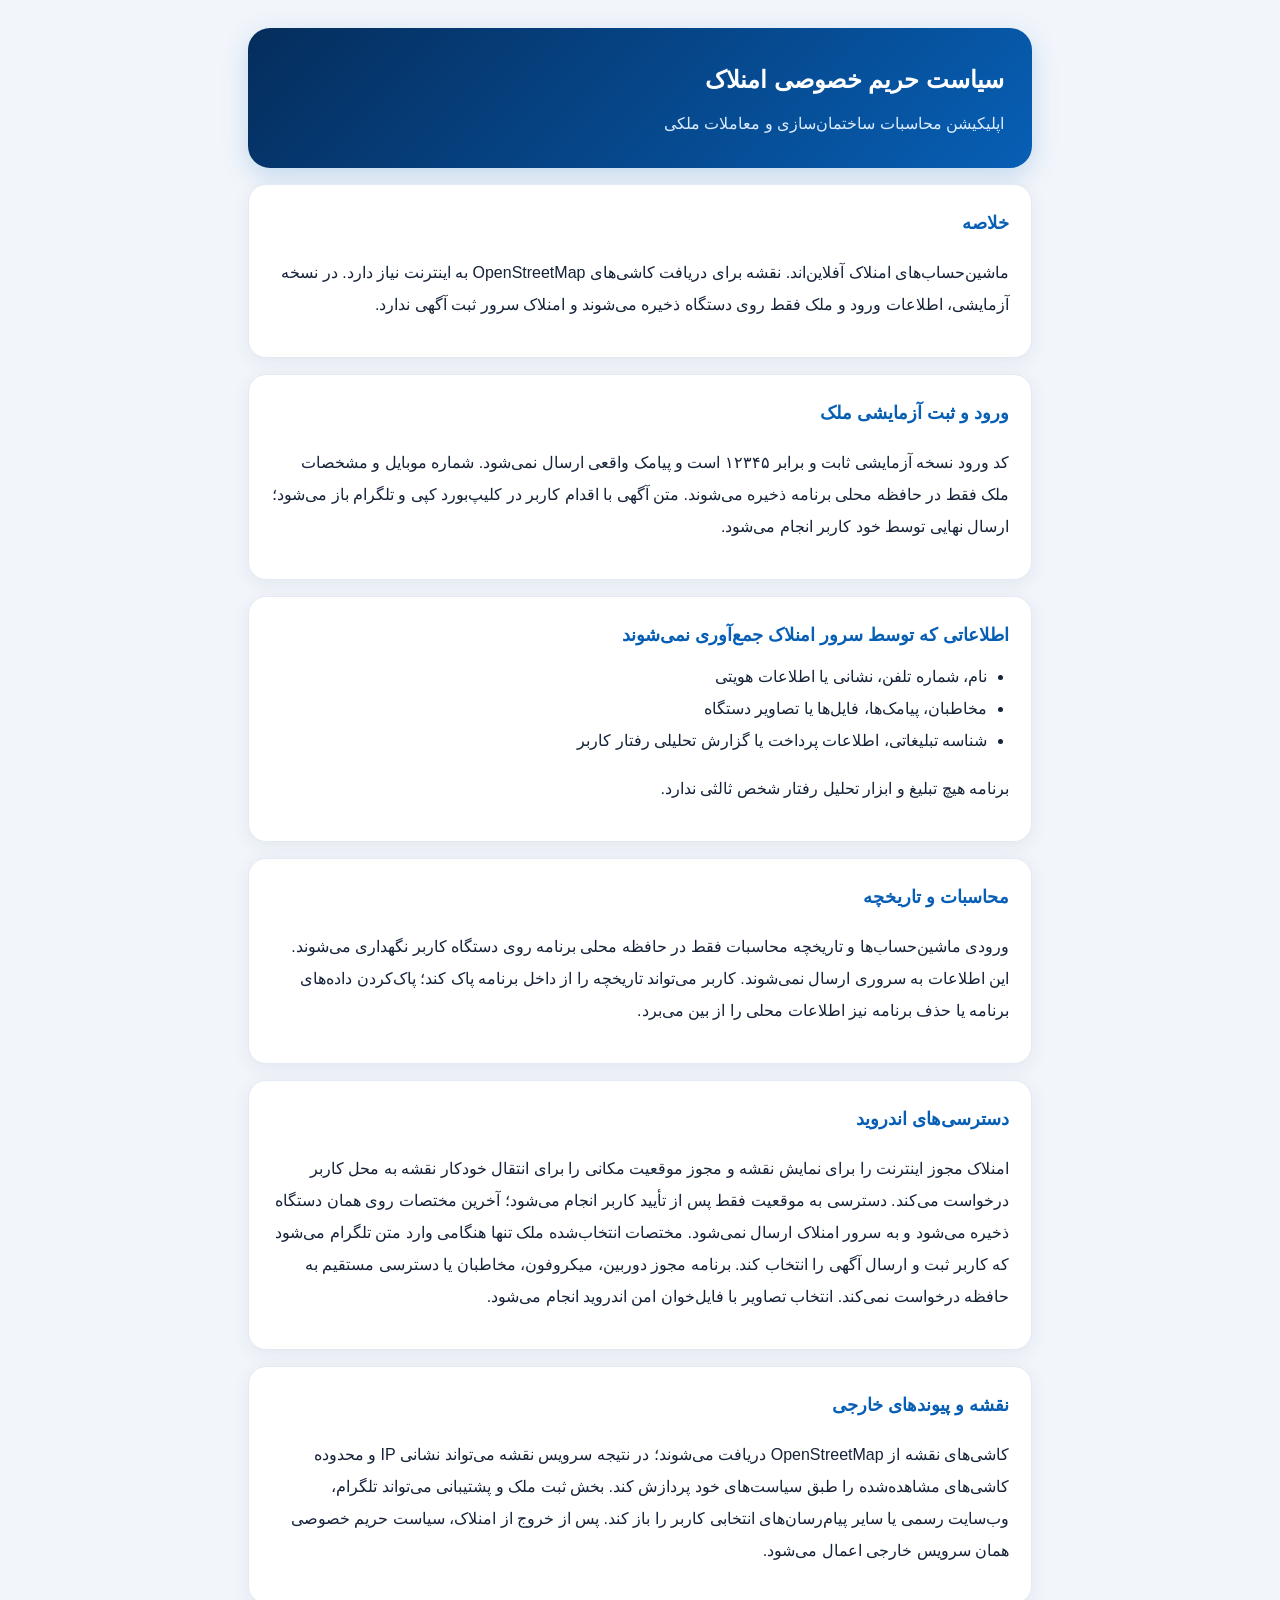
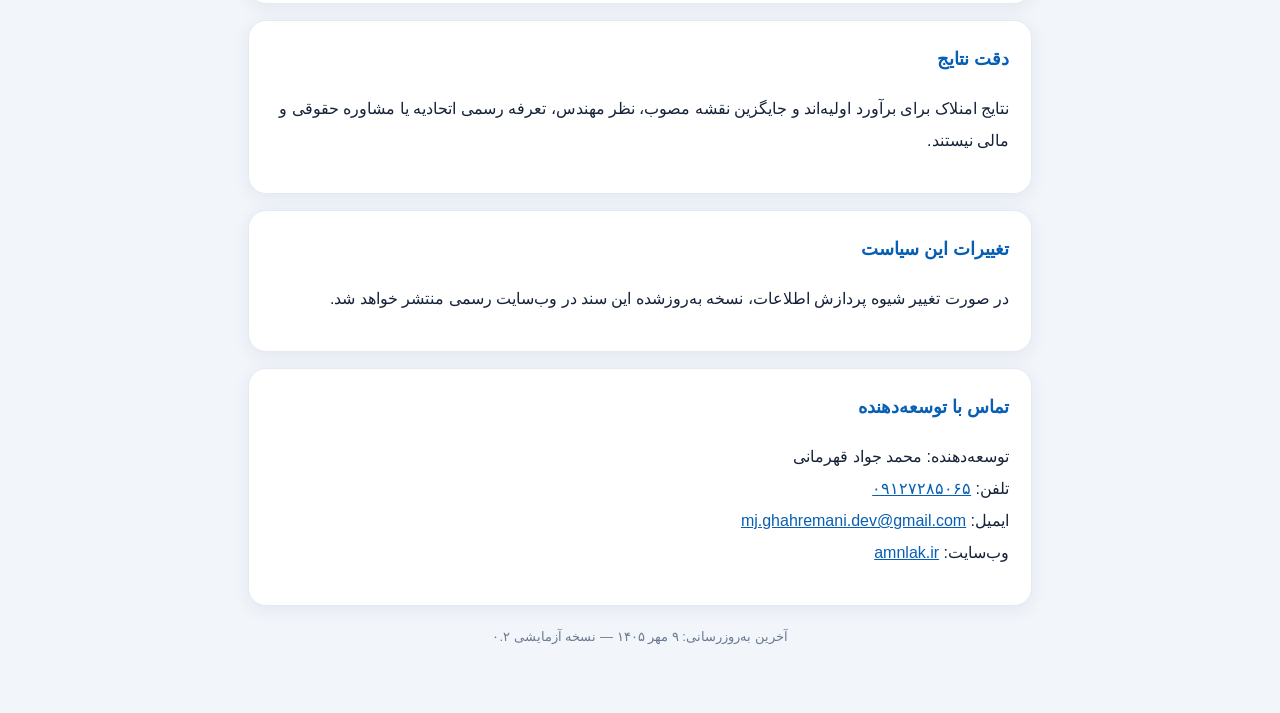
==== store-assets/privacy-policy-fa.html @ 09e19f06 "به‌روزرسانی امنلاک ۰.۲ و تصویر توسعه‌دهنده" ====
<!doctype html>
<html lang="fa" dir="rtl">
<head>
<meta charset="utf-8">
<meta name="viewport" content="width=device-width,initial-scale=1">
<title>سیاست حریم خصوصی امنلاک</title>
<style>
*{box-sizing:border-box}body{margin:0;background:#f2f6fb;color:#152238;font-family:Tahoma,Arial,sans-serif;line-height:2}.wrap{max-width:820px;margin:0 auto;padding:28px 18px 50px}.head{background:linear-gradient(135deg,#052d5c,#075fb5);color:#fff;border-radius:22px;padding:28px;box-shadow:0 8px 28px #075fb533}.head h1{margin:0 0 4px}.head p{margin:0;color:#dcecff}.card{background:#fff;border:1px solid #e4eaf2;border-radius:18px;padding:20px 22px;margin-top:16px;box-shadow:0 4px 18px #0b2d5a12}.card h2{font-size:18px;margin:0 0 8px;color:#075fb5}.card ul{margin:4px 0;padding-right:22px}a{color:#075fb5}.date{font-size:13px;color:#6b7a90;margin-top:18px;text-align:center}</style>
</head>
<body><main class="wrap">
<section class="head"><h1>سیاست حریم خصوصی امنلاک</h1><p>اپلیکیشن محاسبات ساختمان‌سازی و معاملات ملکی</p></section>
<section class="card"><h2>خلاصه</h2><p>ماشین‌حساب‌های امنلاک آفلاین‌اند. نقشه برای دریافت کاشی‌های OpenStreetMap به اینترنت نیاز دارد. در نسخه آزمایشی، اطلاعات ورود و ملک فقط روی دستگاه ذخیره می‌شوند و امنلاک سرور ثبت آگهی ندارد.</p></section>
<section class="card"><h2>ورود و ثبت آزمایشی ملک</h2><p>کد ورود نسخه آزمایشی ثابت و برابر ۱۲۳۴۵ است و پیامک واقعی ارسال نمی‌شود. شماره موبایل و مشخصات ملک فقط در حافظه محلی برنامه ذخیره می‌شوند. متن آگهی با اقدام کاربر در کلیپ‌بورد کپی و تلگرام باز می‌شود؛ ارسال نهایی توسط خود کاربر انجام می‌شود.</p></section>
<section class="card"><h2>اطلاعاتی که توسط سرور امنلاک جمع‌آوری نمی‌شوند</h2><ul><li>نام، شماره تلفن، نشانی یا اطلاعات هویتی</li><li>مخاطبان، پیامک‌ها، فایل‌ها یا تصاویر دستگاه</li><li>شناسه تبلیغاتی، اطلاعات پرداخت یا گزارش تحلیلی رفتار کاربر</li></ul><p>برنامه هیچ تبلیغ و ابزار تحلیل رفتار شخص ثالثی ندارد.</p></section>
<section class="card"><h2>محاسبات و تاریخچه</h2><p>ورودی ماشین‌حساب‌ها و تاریخچه محاسبات فقط در حافظه محلی برنامه روی دستگاه کاربر نگهداری می‌شوند. این اطلاعات به سروری ارسال نمی‌شوند. کاربر می‌تواند تاریخچه را از داخل برنامه پاک کند؛ پاک‌کردن داده‌های برنامه یا حذف برنامه نیز اطلاعات محلی را از بین می‌برد.</p></section>
<section class="card"><h2>دسترسی‌های اندروید</h2><p>امنلاک مجوز اینترنت را برای نمایش نقشه و مجوز موقعیت مکانی را برای انتقال خودکار نقشه به محل کاربر درخواست می‌کند. دسترسی به موقعیت فقط پس از تأیید کاربر انجام می‌شود؛ آخرین مختصات روی همان دستگاه ذخیره می‌شود و به سرور امنلاک ارسال نمی‌شود. مختصات انتخاب‌شده ملک تنها هنگامی وارد متن تلگرام می‌شود که کاربر ثبت و ارسال آگهی را انتخاب کند. برنامه مجوز دوربین، میکروفون، مخاطبان یا دسترسی مستقیم به حافظه درخواست نمی‌کند. انتخاب تصاویر با فایل‌خوان امن اندروید انجام می‌شود.</p></section>
<section class="card"><h2>نقشه و پیوندهای خارجی</h2><p>کاشی‌های نقشه از OpenStreetMap دریافت می‌شوند؛ در نتیجه سرویس نقشه می‌تواند نشانی IP و محدوده کاشی‌های مشاهده‌شده را طبق سیاست‌های خود پردازش کند. بخش ثبت ملک و پشتیبانی می‌تواند تلگرام، وب‌سایت رسمی یا سایر پیام‌رسان‌های انتخابی کاربر را باز کند. پس از خروج از امنلاک، سیاست حریم خصوصی همان سرویس خارجی اعمال می‌شود.</p></section>
<section class="card"><h2>دقت نتایج</h2><p>نتایج امنلاک برای برآورد اولیه‌اند و جایگزین نقشه مصوب، نظر مهندس، تعرفه رسمی اتحادیه یا مشاوره حقوقی و مالی نیستند.</p></section>
<section class="card"><h2>تغییرات این سیاست</h2><p>در صورت تغییر شیوه پردازش اطلاعات، نسخه به‌روزشده این سند در وب‌سایت رسمی منتشر خواهد شد.</p></section>
<section class="card"><h2>تماس با توسعه‌دهنده</h2><p>توسعه‌دهنده: محمد جواد قهرمانی<br>تلفن: <a href="tel:+989127285065">۰۹۱۲۷۲۸۵۰۶۵</a><br>ایمیل: <a href="mailto:mj.ghahremani.dev@gmail.com">mj.ghahremani.dev@gmail.com</a><br>وب‌سایت: <a href="https://amnlak.ir">amnlak.ir</a></p></section>
<p class="date">آخرین به‌روزرسانی: ۹ مهر ۱۴۰۵ — نسخه آزمایشی ۰.۲</p>
</main></body></html>
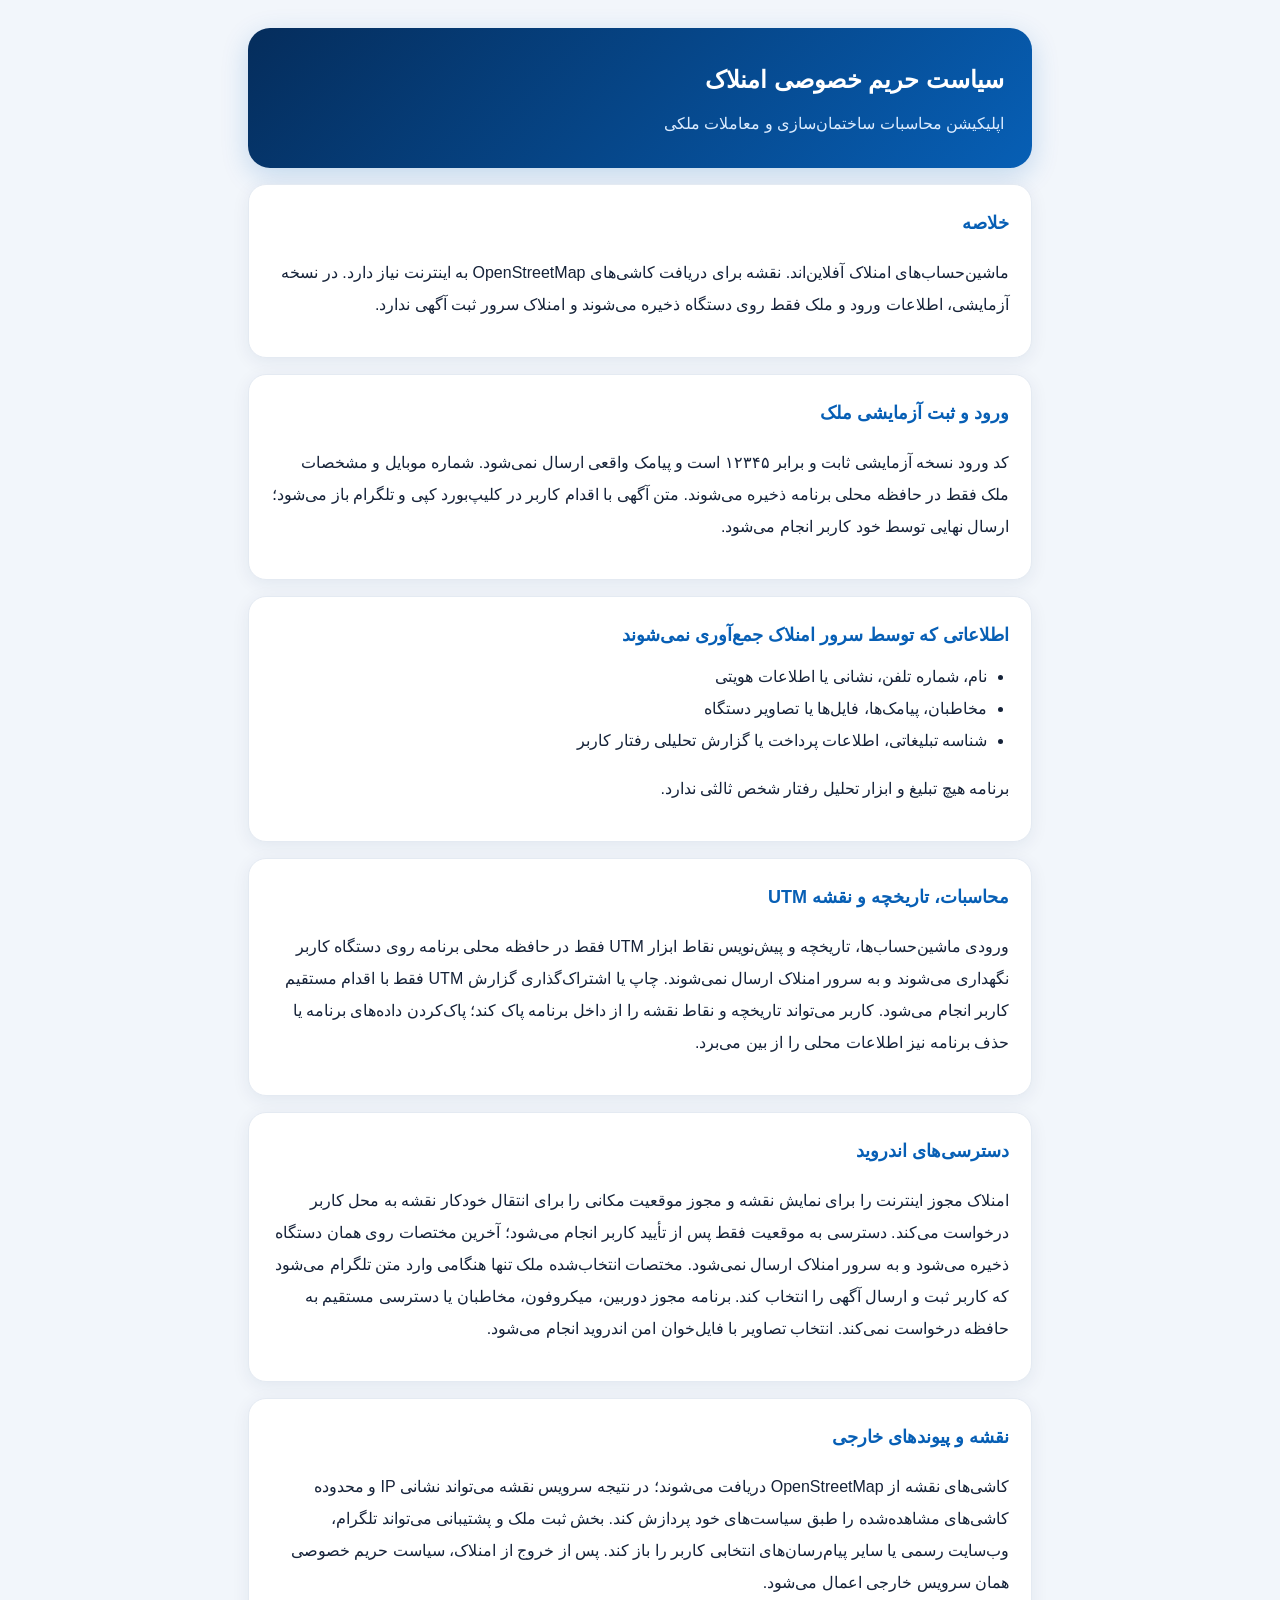
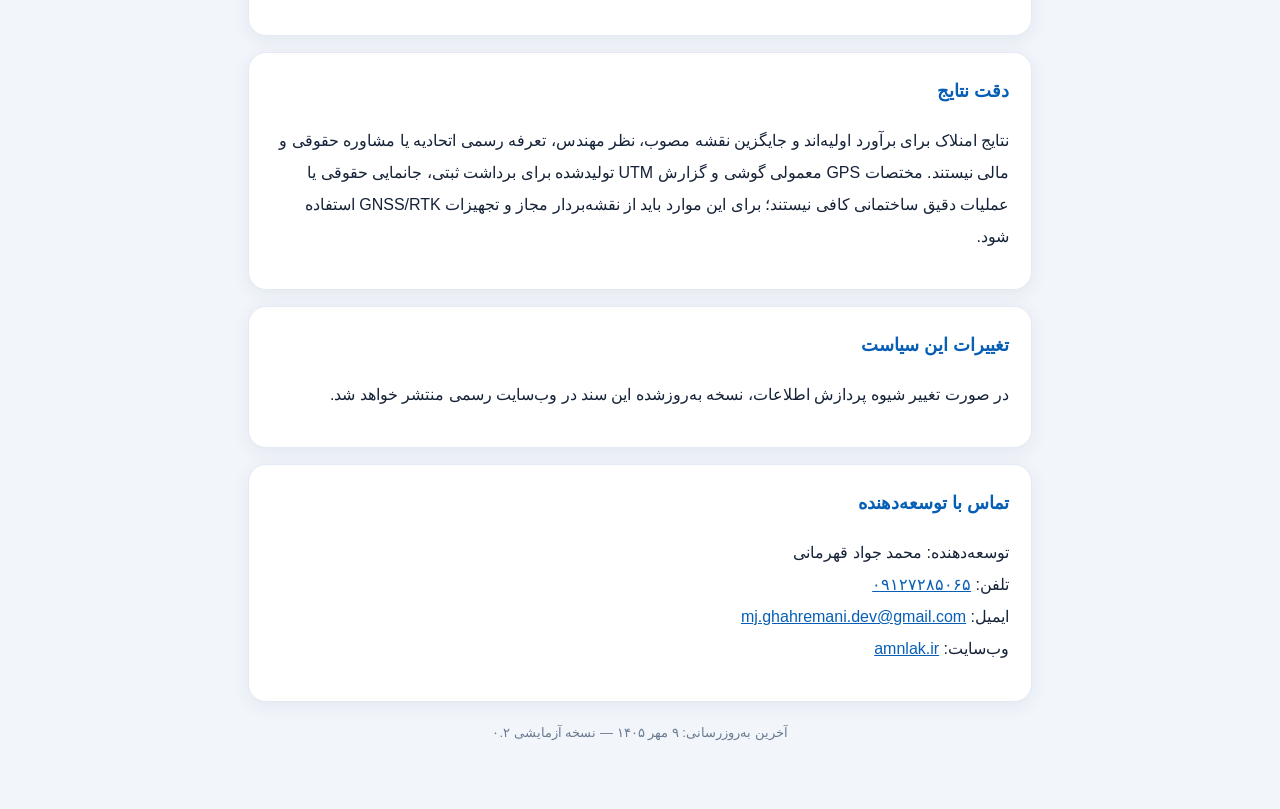
==== commit d0862a53: "افزودن ترسیم UTM، چاپ و مدیریت GPS" ====
--- a/store-assets/privacy-policy-fa.html
+++ b/store-assets/privacy-policy-fa.html
@@ -12,10 +12,10 @@
 <section class="card"><h2>خلاصه</h2><p>ماشین‌حساب‌های امنلاک آفلاین‌اند. نقشه برای دریافت کاشی‌های OpenStreetMap به اینترنت نیاز دارد. در نسخه آزمایشی، اطلاعات ورود و ملک فقط روی دستگاه ذخیره می‌شوند و امنلاک سرور ثبت آگهی ندارد.</p></section>
 <section class="card"><h2>ورود و ثبت آزمایشی ملک</h2><p>کد ورود نسخه آزمایشی ثابت و برابر ۱۲۳۴۵ است و پیامک واقعی ارسال نمی‌شود. شماره موبایل و مشخصات ملک فقط در حافظه محلی برنامه ذخیره می‌شوند. متن آگهی با اقدام کاربر در کلیپ‌بورد کپی و تلگرام باز می‌شود؛ ارسال نهایی توسط خود کاربر انجام می‌شود.</p></section>
 <section class="card"><h2>اطلاعاتی که توسط سرور امنلاک جمع‌آوری نمی‌شوند</h2><ul><li>نام، شماره تلفن، نشانی یا اطلاعات هویتی</li><li>مخاطبان، پیامک‌ها، فایل‌ها یا تصاویر دستگاه</li><li>شناسه تبلیغاتی، اطلاعات پرداخت یا گزارش تحلیلی رفتار کاربر</li></ul><p>برنامه هیچ تبلیغ و ابزار تحلیل رفتار شخص ثالثی ندارد.</p></section>
-<section class="card"><h2>محاسبات و تاریخچه</h2><p>ورودی ماشین‌حساب‌ها و تاریخچه محاسبات فقط در حافظه محلی برنامه روی دستگاه کاربر نگهداری می‌شوند. این اطلاعات به سروری ارسال نمی‌شوند. کاربر می‌تواند تاریخچه را از داخل برنامه پاک کند؛ پاک‌کردن داده‌های برنامه یا حذف برنامه نیز اطلاعات محلی را از بین می‌برد.</p></section>
+<section class="card"><h2>محاسبات، تاریخچه و نقشه UTM</h2><p>ورودی ماشین‌حساب‌ها، تاریخچه و پیش‌نویس نقاط ابزار UTM فقط در حافظه محلی برنامه روی دستگاه کاربر نگهداری می‌شوند و به سرور امنلاک ارسال نمی‌شوند. چاپ یا اشتراک‌گذاری گزارش UTM فقط با اقدام مستقیم کاربر انجام می‌شود. کاربر می‌تواند تاریخچه و نقاط نقشه را از داخل برنامه پاک کند؛ پاک‌کردن داده‌های برنامه یا حذف برنامه نیز اطلاعات محلی را از بین می‌برد.</p></section>
 <section class="card"><h2>دسترسی‌های اندروید</h2><p>امنلاک مجوز اینترنت را برای نمایش نقشه و مجوز موقعیت مکانی را برای انتقال خودکار نقشه به محل کاربر درخواست می‌کند. دسترسی به موقعیت فقط پس از تأیید کاربر انجام می‌شود؛ آخرین مختصات روی همان دستگاه ذخیره می‌شود و به سرور امنلاک ارسال نمی‌شود. مختصات انتخاب‌شده ملک تنها هنگامی وارد متن تلگرام می‌شود که کاربر ثبت و ارسال آگهی را انتخاب کند. برنامه مجوز دوربین، میکروفون، مخاطبان یا دسترسی مستقیم به حافظه درخواست نمی‌کند. انتخاب تصاویر با فایل‌خوان امن اندروید انجام می‌شود.</p></section>
 <section class="card"><h2>نقشه و پیوندهای خارجی</h2><p>کاشی‌های نقشه از OpenStreetMap دریافت می‌شوند؛ در نتیجه سرویس نقشه می‌تواند نشانی IP و محدوده کاشی‌های مشاهده‌شده را طبق سیاست‌های خود پردازش کند. بخش ثبت ملک و پشتیبانی می‌تواند تلگرام، وب‌سایت رسمی یا سایر پیام‌رسان‌های انتخابی کاربر را باز کند. پس از خروج از امنلاک، سیاست حریم خصوصی همان سرویس خارجی اعمال می‌شود.</p></section>
-<section class="card"><h2>دقت نتایج</h2><p>نتایج امنلاک برای برآورد اولیه‌اند و جایگزین نقشه مصوب، نظر مهندس، تعرفه رسمی اتحادیه یا مشاوره حقوقی و مالی نیستند.</p></section>
+<section class="card"><h2>دقت نتایج</h2><p>نتایج امنلاک برای برآورد اولیه‌اند و جایگزین نقشه مصوب، نظر مهندس، تعرفه رسمی اتحادیه یا مشاوره حقوقی و مالی نیستند. مختصات GPS معمولی گوشی و گزارش UTM تولیدشده برای برداشت ثبتی، جانمایی حقوقی یا عملیات دقیق ساختمانی کافی نیستند؛ برای این موارد باید از نقشه‌بردار مجاز و تجهیزات GNSS/RTK استفاده شود.</p></section>
 <section class="card"><h2>تغییرات این سیاست</h2><p>در صورت تغییر شیوه پردازش اطلاعات، نسخه به‌روزشده این سند در وب‌سایت رسمی منتشر خواهد شد.</p></section>
 <section class="card"><h2>تماس با توسعه‌دهنده</h2><p>توسعه‌دهنده: محمد جواد قهرمانی<br>تلفن: <a href="tel:+989127285065">۰۹۱۲۷۲۸۵۰۶۵</a><br>ایمیل: <a href="mailto:mj.ghahremani.dev@gmail.com">mj.ghahremani.dev@gmail.com</a><br>وب‌سایت: <a href="https://amnlak.ir">amnlak.ir</a></p></section>
 <p class="date">آخرین به‌روزرسانی: ۹ مهر ۱۴۰۵ — نسخه آزمایشی ۰.۲</p>
